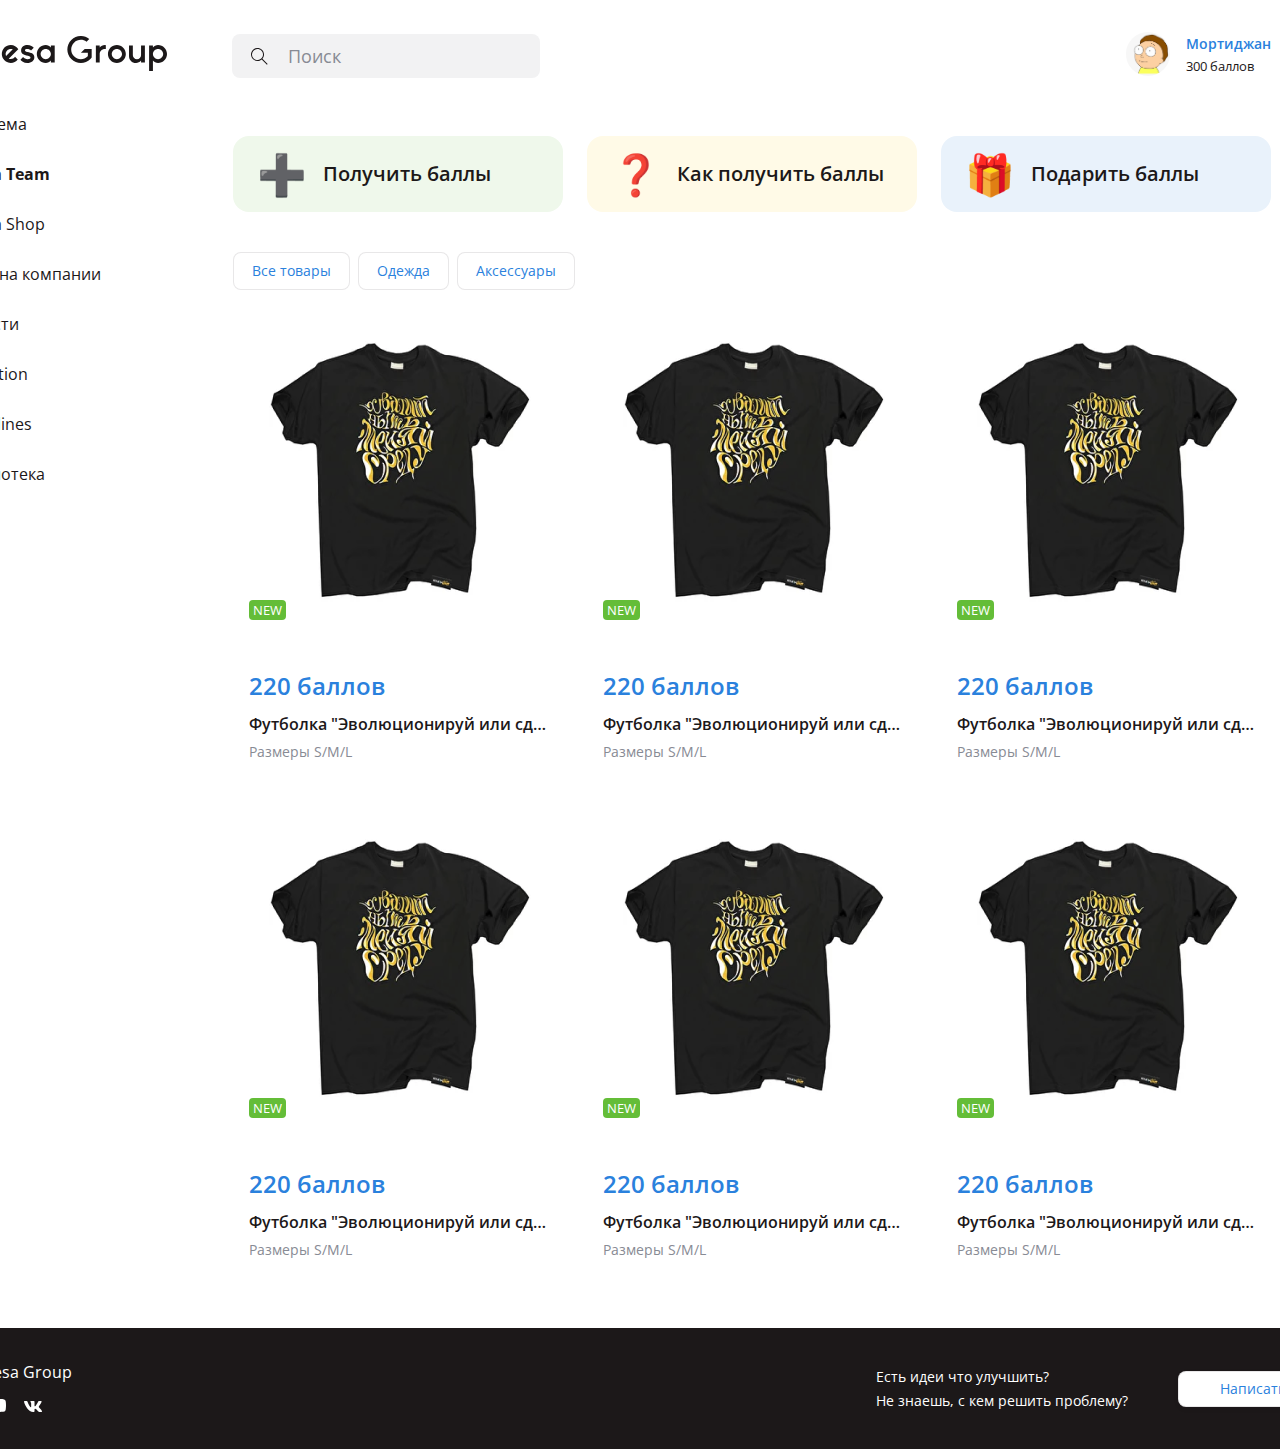
==== main.html @ 91756d09 "Main Screen" ====
<!DOCTYPE html>
<html lang="en">

<head>
    <meta charset="UTF-8">
    <meta http-equiv="X-UA-Compatible" content="IE=edge">
    <meta name="viewport" content="width=device-width, initial-scale=1.0">
    <link rel="preconnect" href="https://fonts.googleapis.com">
    <link rel="preconnect" href="https://fonts.gstatic.com" crossorigin>
    <link href="https://fonts.googleapis.com/css2?family=Open+Sans&display=swap" rel="stylesheet">
    <link rel="stylesheet" href="./src/css/main.css">
    <title>Main Screen</title>
</head>

<body>
    <!-- header -->
    <header>
        <div class="logo">
            <img
                src="./src/assets/Project logo/logo.svg"
                alt="Kolesa logo"
            >
        </div>
        <div class="search">
            <input
                type="search"
                placeholder="Поиск"
            >
            <button type="button">
                <svg
                    width="24"
                    height="24"
                    viewBox="0 0 24 24"
                    fill="none"
                    xmlns="http://www.w3.org/2000/svg"
                >
                    <path
                        fill-rule="evenodd"
                        clip-rule="evenodd"
                        d="M13.6913 14.062C12.7403 15.181 11.4093 15.864 9.94535 15.982C9.79435 15.995 9.64235 16 9.49335 16C6.65335 16 4.24835 13.781 4.01835 10.946C3.89935 9.482 4.35835 8.058 5.30935 6.939C6.26035 5.82 7.59035 5.137 9.05435 5.019C9.20635 5.006 9.35835 5 9.50735 5C12.3473 5 14.7523 7.22 14.9823 10.055C15.1013 11.519 14.6423 12.942 13.6913 14.062ZM19.6463 19.94L14.4353 14.729C15.5233 13.458 16.1253 11.773 15.9793 9.974C15.7023 6.575 12.8583 3.999 9.50735 4C9.33135 4 9.15235 4.007 8.97435 4.022C5.39635 4.313 2.73135 7.449 3.02135 11.027C3.29735 14.426 6.14135 17 9.49335 17C9.66935 17 9.84735 16.994 10.0263 16.979C11.4473 16.864 12.7193 16.294 13.7243 15.432L18.9393 20.647L19.6463 19.94Z"
                        fill="#1C1819"
                        stroke-width="1"
                    />
                </svg>
            </button>
        </div>
        <button
            type="button"
            class="user"
        >
            <div class="user-circle"></div>
            <div class="user-info">
                <div class="name">Мортиджан</div>
                <div class="balance">300 баллов</div>
            </div>
        </button>
    </header>

    <!-- main block -->
    <main>
        <!-- navigation - menu -->
        <nav>
            <ul class="menu">
                <li>
                    <a href="#">Оргсхема</a>
                </li>
                <li>
                    <a href="#">Kolesa <b>Team</b></a>
                </li>
                <li>
                    <a href="#">Kolesa Shop</a>
                </li>
                <li>
                    <a href="#">Картина компании</a>
                </li>
                <li>
                    <a href="#">Новости</a>
                </li>
                <li>
                    <a href="#">Education</a>
                </li>
                <li>
                    <a href="#">Guidelines</a>
                </li>
                <li>
                    <a href="#">Библиотека</a>
                </li>
                <li>
                    <a href="#">FAQ</a>
                </li>
            </ul>
        </nav>

        <!-- banner, hot keys, tabs, items -->
        <section>
            <!-- banner -->
            <!-- <div class="banner">
                <img src="/src/assets/banner.png" alt="banner">
            </div> -->
            <!-- hot keys -->
            <div class="hot-keys">
                <button type="button">
                    <span>➕</span>
                    <h3>Получить баллы</h3>
                </button>
                <button type="button">
                    <span>❓</span>
                    <h3>Как получить баллы</h3>
                </button>
                <button type="button">
                    <span>🎁</span>
                    <h3>Подарить баллы</h3>
                </button>
            </div>
            <!-- tabs -->
            <div class="tabs">
                <button type="button">Все товары</button>
                <button type="button">Одежда</button>
                <button type="button">Аксессуары</button>
            </div>
            <!-- items -->
            <div class="items">
                <div class="card">
                    <div class="card-image">
                        <img
                            src="./src/assets/image_4.png"
                            alt="Модная футболка"

                                >
                        <span>new</span>
                    </div>
                    <div class="card-description">
                        <h3 class="card-price">220 баллов</h3>
                        <h1 class="card-title">Футболка "Эволюционируй или сдохни"</h1>
                        <h6 class="card-size">Размеры S/M/L</h6>
                        <button
                            type="button"
                            class="card-btn"
                            hidden
                        >
                            Заказать
                        </button>
                    </div>
                </div>

                <div class="card">
                    <div class="card-image">
                        <img
                            src="./src/assets/image_4.png"
                            alt="Модная футболка"
                        >
                        <span>new</span>
                    </div>
                    <div class="card-description">
                        <h3 class="card-price">220 баллов</h3>
                        <h1 class="card-title">Футболка "Эволюционируй или сдохни"</h1>
                        <h6 class="card-size">Размеры S/M/L</h6>
                        <button
                            type="button"
                            class="card-btn"
                            hidden
                        >
                            Заказать
                        </button>
                    </div>
                </div>

                <div class="card">
                    <div class="card-image">
                        <img
                            src="./src/assets/image_4.png"
                            alt="Модная футболка"
                        >
                        <span>new</span>
                    </div>
                    <div class="card-description">
                        <h3 class="card-price">220 баллов</h3>
                        <h1 class="card-title">Футболка "Эволюционируй или сдохни"</h1>
                        <h6 class="card-size">Размеры S/M/L</h6>
                        <button
                            type="button"
                            class="card-btn"
                            hidden
                        >
                            Заказать
                        </button>
                    </div>
                </div>

                <div class="card">
                    <div class="card-image">
                        <img
                            src="./src/assets/image_4.png"
                            alt="Модная футболка"
                        >
                        <span>new</span>
                    </div>
                    <div class="card-description">
                        <h3 class="card-price">220 баллов</h3>
                        <h1 class="card-title">Футболка "Эволюционируй или сдохни"</h1>
                        <h6 class="card-size">Размеры S/M/L</h6>
                        <button
                            type="button"
                            class="card-btn"
                            hidden
                        >
                            Заказать
                        </button>
                    </div>
                </div>

                <div class="card">
                    <div class="card-image">
                        <img
                            src="./src/assets/image_4.png"
                            alt="Модная футболка"
                        >
                        <span>new</span>
                    </div>
                    <div class="card-description">
                        <h3 class="card-price">220 баллов</h3>
                        <h1 class="card-title">Футболка "Эволюционируй или сдохни"</h1>
                        <h6 class="card-size">Размеры S/M/L</h6>
                        <button
                            type="button"
                            class="card-btn"
                            hidden
                        >
                            Заказать
                        </button>
                    </div>
                </div>

                <div class="card">
                    <div class="card-image">
                        <img
                            src="./src/assets/image_4.png"
                            alt="Модная футболка"
                        >
                        <span>new</span>
                    </div>
                    <div class="card-description">
                        <h3 class="card-price">220 баллов</h3>
                        <h1 class="card-title">Футболка "Эволюционируй или сдохни"</h1>
                        <h6 class="card-size">Размеры S/M/L</h6>
                        <button
                            type="button"
                            class="card-btn"
                            hidden
                        >
                            Заказать
                        </button>
                    </div>
                </div>
            </div>
        </section>
    </main>

    <footer>
        <div class="socials">
            <p>© Kolesa Group</p>
            <socials-svg>
                <a href="#">
                    <img
                        src="/src/assets/Social icons/instagram.svg"
                        alt="instagram icon"
                    >
                </a>
                <a href="#">
                    <img
                        src="/src/assets/Social icons/youtube.svg"
                        alt="youtube icon"
                    >
                </a>
                <a href="#">
                    <img
                        src="/src/assets/Social icons/vk.svg"
                        alt="vk icon"
                    >
                </a>
            </socials-svg>
        </div>
        <div class="review">
            <p>
                Есть идеи что улучшить? <br>
                Не знаешь, с кем решить проблему?
            </p>
            <button>Написать</button>
        </div>
    </footer>
</body>
</html>
---- src/css/main.css ----
* {
    padding: 0;
    margin: 0;
    box-sizing: border-box;
    font-family: 'Open Sans', sans-serif;
}

body {
    width: 100%;
    height: 100vh;
    display: grid;
    justify-content: center;
    grid-template-rows: 50px 1fr;
    padding-top: 32px;
}

header {
    width: 1368px;
    height: 48px;
    margin: 0 40px 0 32px;
    display: grid;
    grid-template-columns: 280px 894px auto;
}

.logo {
    align-self: center;
}

.search {
    display: flex;
    align-items: center;
}

input {
    width: 308px;
    height: 44px;
    background: #f2f2f3;
    border-radius: 8px;
    border: 0;
    position: relative;
    padding-left: 56px;
    display: flex;
    font-size: 18px;
}

input::placeholder {
    font-weight: normal;
    font-size: 18px;
    line-height: 28px;
    color: #888b94;
}

input:focus {
    outline: none;
    border-radius: 8px;
    border: 2px solid #2a81dd;
    background-color: initial;
}

input:active {
    -webkit-box-shadow: 0 0 10px 2px rgba(42, 129, 221, 0.2);
    -moz-box-shadow: 0 0 10px 2px rgba(42, 129, 221, 0.2);
    box-shadow: 0 0 10px 2px rgba(42, 129, 221, 0.2);
}

.search button {
    position: absolute;
    margin-left: 16px;
    border: 0;
    width: 24px;
    height: 24px;
    background-color: initial;
    cursor: pointer;
}

path:focus {
    fill: blue;
}

.search button:focus {
    outline: none;
}

.user {
    display: flex;
    border: 0;
    background-color: initial;
    cursor: pointer;
}

.user:focus {
    outline: none;
}

.user:hover .name {
    color: #f33333;
}

.user-circle {
    width: 44px;
    height: 44px;
    border-radius: 50%;
    background-image: url(/src/assets/mortyjan.png);
    background-size: cover;
    margin-right: 16px;
}

.user-info {
    display: flex;
    flex-direction: column;
    align-items: flex-start;
}

.name {
    font-weight: 600;
    font-size: 14px;
    line-height: 24px;
    color: #2a81dd;
}

.balance {
    font-weight: normal;
    font-size: 13px;
    line-height: 20px;
    color: #1c1819;
}

main {
    padding-left: 20px;
    margin-top: 30px;
    margin-right: 88px;
    display: flex;
}

nav {
    margin-left: 12px;
    display: flex;
    flex-direction: column;
    align-items: flex-start;
    padding: 0;
    margin-right: 132px;
}

nav ul {
    list-style: none;
}

nav ul li {
    margin-bottom: 26px;
    font-weight: normal;
    font-size: 16px;
    line-height: 24px;
}

nav ul li a {
    text-decoration: none;
    color: #1c1819;
}

nav ul li a:hover {
    text-decoration: underline;
}

nav ul li a:focus {
    font-weight: bold;
}

.line {
    width: 4px;
    height: 36px;
    background: #2a81dd;
    border-radius: 10px;
    transform: matrix(-1, 0, 0, 1, 0, 0);
    margin-right: 8px;
}

section {
    width: 1038px;
    display: flex;
    flex-direction: column;
}

.hot-keys {
    width: initial;
    margin-top: 24px;
    margin-bottom: 40px;
    display: flex;
}

.hot-keys button {
    width: 330px;
    height: 76px;
    border-radius: 16px;
    border: 0;
    cursor: pointer;
    display: flex;
    align-items: center;
    padding-left: 24px;
}

.hot-keys button:focus {
    outline: none;
}

.hot-keys button:nth-child(1) {
    background: #eff8eb;
}

.hot-keys button:nth-child(1):hover {
    background: #e5fadb;
}

.hot-keys button:nth-child(2) {
    background: #fffae7;
    margin: 0 24px;
}

.hot-keys button:nth-child(2):hover {
    background: #fff5d1;
}

.hot-keys button:nth-child(3) {
    background: #e9f2fb;
}

.hot-keys button:nth-child(3):hover {
    background: #d8ebfd;
}

.hot-keys h3 {
    font-weight: 600;
    font-size: 20px;
    line-height: 32px;
    color: #1c1819;
    margin-left: 16px;
}

.hot-keys span {
    font-weight: normal;
    font-size: 40px;
    line-height: 24px;
}

.tabs {
    display: flex;
    flex-direction: row;
    margin-bottom: 16px;
}

.tabs button {
    font-weight: normal;
    font-size: 14px;
    line-height: 24px;
    display: flex;
    align-items: center;
    text-align: center;
    color: #2a81dd;
    background: #fff;
    padding: 6px 18px;
    border: 1px solid rgba(28, 24, 25, 0.1);
    border-radius: 8px;
    cursor: pointer;
}

.tabs button:nth-child(2) {
    margin: 0 8px;
}

.tabs button:focus {
    background: #d6ecfb;
    color: #1c1819;
    border: 0;
    outline: 0;
}

.tabs button:hover {
    border: 1px solid rgba(107, 107, 107, 0.5);
}

.items {
    display: grid;
    grid-template-columns: repeat(auto-fill, minmax(330px, 1fr));
    gap: 24px;
}

.card {
    display: flex;
    flex-direction: column;
    width: 330px;
    height: 474px;
    border-radius: 8px;
}

.card:hover {
    box-shadow: 0 2px 10px rgba(28, 24, 25, 0.1);
    height: 534px;
}

.card-image {
    position: relative;
}

.card-image img {
    width: 330px;
    height: 330px;
    display: block;
}

.card span {
    background: #64bd38;
    color: #fff;
    font-weight: normal;
    font-size: 13px;
    line-height: 20px;
    border-radius: 4px;
    padding: 0 4px;
    text-transform: uppercase;
    position: absolute;
    bottom: 16px;
    left: 16px;
}

.card-description {
    padding: 16px;
}

.card-price {
    font-weight: 600;
    font-size: 24px;
    line-height: 36px;
    color: #2a81dd;
    margin-top: 16px;
    margin-bottom: 8px;
}

.card:hover .card-price {
    color: #f33333;
}

.card-title {
    font-weight: 600;
    font-size: 16px;
    line-height: 24px;
    color: #1c1819;
    margin-bottom: 4px;
    overflow: hidden;
    white-space: nowrap;
    text-overflow: ellipsis;
}

.card-size {
    font-weight: normal;
    font-size: 14px;
    line-height: 24px;
    color: #888b94;
}

.card-btn {
    background: #2a81dd;
    box-shadow: 0 2px 4px rgba(28, 24, 25, 0.1);
    border-radius: 8px;
    color: #fff;
    font-weight: normal;
    font-size: 16px;
    line-height: 24px;
    display: flex;
    align-items: center;
    justify-content: center;
    width: 300px;
    height: 44px;
    margin: 16px 0;
}

[hidden] {
    display: none;
}

.card:hover button {
    display: block;
}

footer {
    width: 100%;
    height: fit-content;
    background: #1c1819;
    display: flex;
    justify-content: space-between;
    padding: 32px;
    align-items: center;
    margin-top: 50px;
}

.socials {
    display: flex;
    flex-direction: column;
}

.socials p {
    font-weight: normal;
    font-size: 16px;
    line-height: 24px;
    color: #fff;
    margin-bottom: 10px;
}

.socials a {
    color: #fff;
    text-decoration: none;
}

.socials a:nth-child(2) {
    margin: 0 14px;
}

.review {
    display: flex;
    align-items: center;
}

.review p {
    font-weight: normal;
    font-size: 14px;
    line-height: 24px;
    color: #fff;
    margin-right: 50px;
}

.review button {
    width: 150px;
    height: 36px;
    background: #fff;
    box-shadow: 0 2px 4px rgba(28, 24, 25, 0.1);
    border-radius: 8px;
    border: 1px solid rgba(28, 24, 25, 0.1);
    font-weight: normal;
    font-size: 14px;
    line-height: 24px;
    text-align: center;
    color: #2a81dd;
    cursor: pointer;
}

.review button:focus {
    outline: none;
}

.review button:hover {
    font-weight: bold;
}
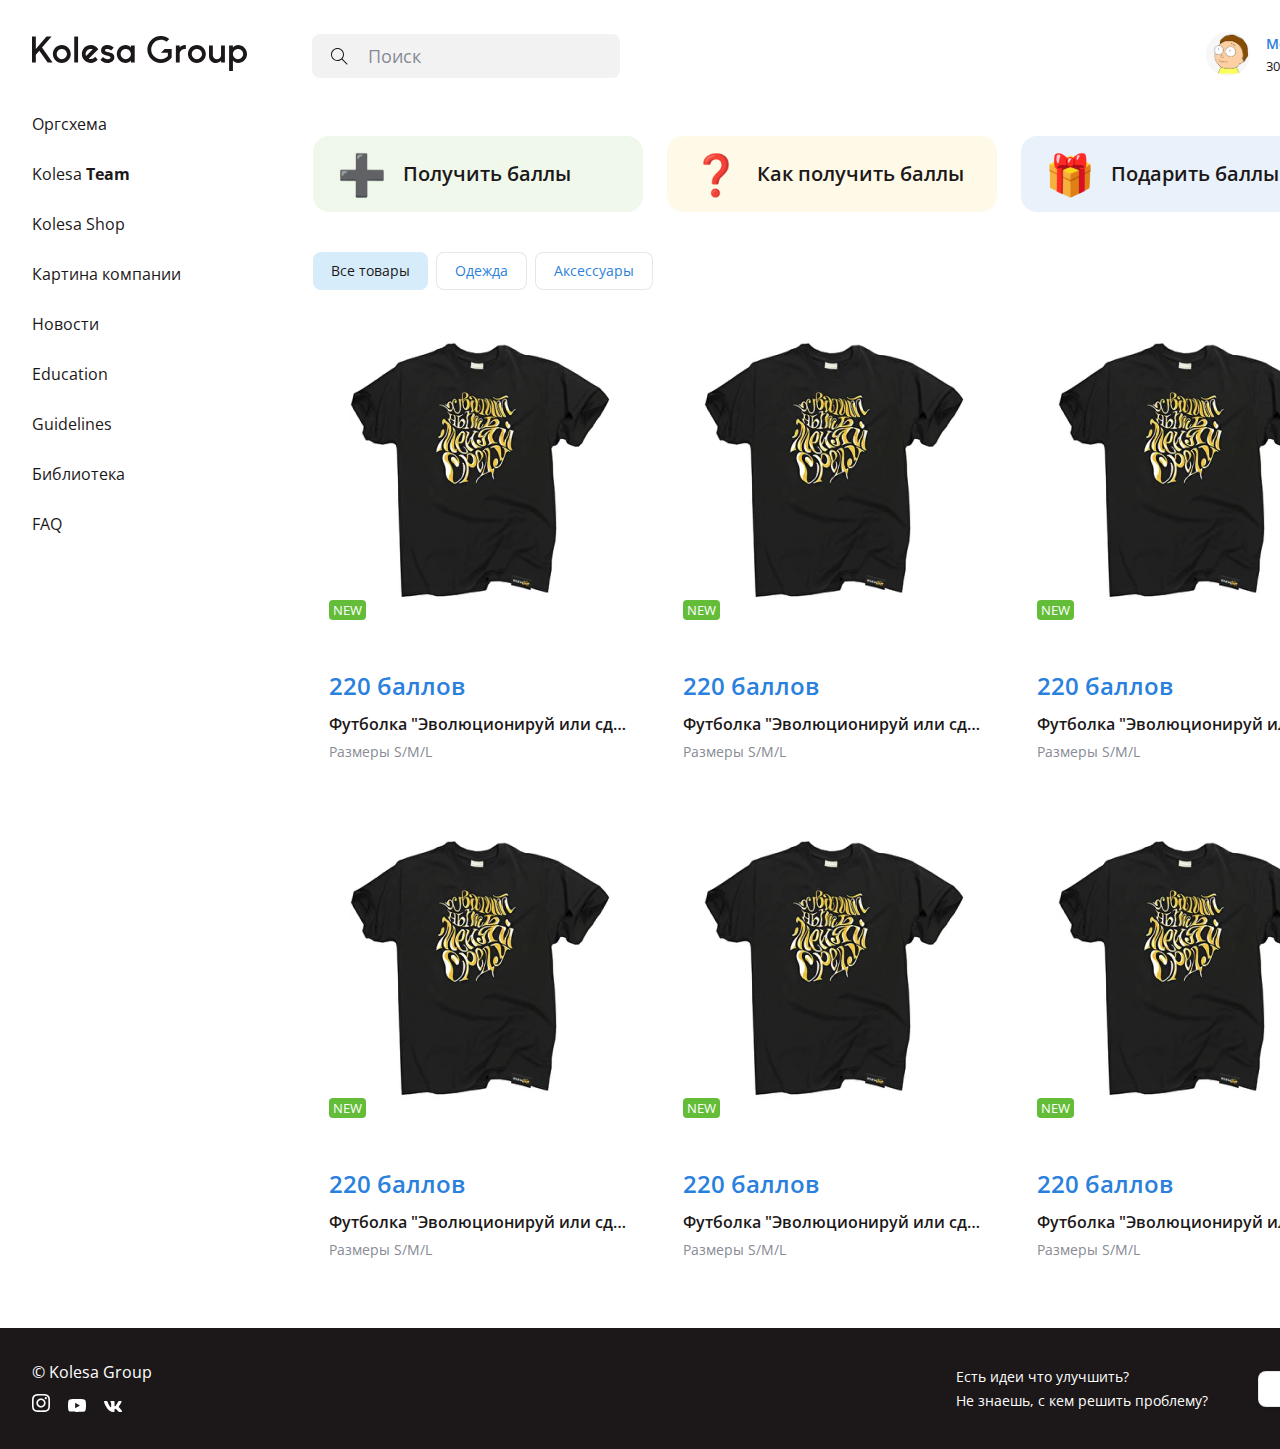
==== commit 50436ad1: "доработки и исправления" ====
--- a/main.html
+++ b/main.html
@@ -13,20 +13,25 @@
 </head>
 
 <body>
-    <!-- header -->
+    <div class="wrapper">
+        <!-- header -->
     <header>
         <div class="logo">
             <img
-                src="./src/assets/Project logo/logo.svg"
+                src="./src/assets/project_logo/logo.svg"
                 alt="Kolesa logo"
             >
         </div>
-        <div class="search">
+        <form class="search">
             <input
                 type="search"
                 placeholder="Поиск"
+                class="search-input"
             >
-            <button type="button">
+            <button
+                type="submit"
+                class="search-btn"
+            >
                 <svg
                     width="24"
                     height="24"
@@ -43,7 +48,7 @@
                     />
                 </svg>
             </button>
-        </div>
+        </form>
         <button
             type="button"
             class="user"
@@ -57,66 +62,136 @@
     </header>
 
     <!-- main block -->
-    <main>
+    <main class="main">
         <!-- navigation - menu -->
-        <nav>
+        <nav class="nav">
             <ul class="menu">
                 <li>
-                    <a href="#">Оргсхема</a>
-                </li>
-                <li>
-                    <a href="#">Kolesa <b>Team</b></a>
-                </li>
-                <li>
-                    <a href="#">Kolesa Shop</a>
-                </li>
-                <li>
-                    <a href="#">Картина компании</a>
-                </li>
-                <li>
-                    <a href="#">Новости</a>
-                </li>
-                <li>
-                    <a href="#">Education</a>
-                </li>
-                <li>
-                    <a href="#">Guidelines</a>
-                </li>
-                <li>
-                    <a href="#">Библиотека</a>
-                </li>
-                <li>
-                    <a href="#">FAQ</a>
+                    <a
+                        href="#"
+                        class="menu-link"
+                    >
+                        Оргсхема
+                    </a>
+                </li>
+                <li>
+                    <a
+                        href="#"
+                        class="menu-link"
+                    >
+                        Kolesa <b>Team</b>
+                    </a>
+                </li>
+                <li>
+                    <div class="line"></div>
+                    <a
+                        href="#"
+                        class="menu-link"
+                    >
+                        Kolesa Shop
+                    </a>
+                </li>
+                <li>
+                    <a
+                        href="#"
+                        class="menu-link"
+                    >
+                        Картина компании
+                    </a>
+                </li>
+                <li>
+                    <a
+                        href="#"
+                        class="menu-link"
+                    >
+                        Новости
+                    </a>
+                </li>
+                <li>
+                    <a
+                        href="#"
+                        class="menu-link"
+                    >
+                        Education
+                    </a>
+                </li>
+                <li>
+                    <a
+                        href="#"
+                        class="menu-link"
+                    >
+                        Guidelines
+                    </a>
+                </li>
+                <li>
+                    <a
+                        href="#"
+                        class="menu-link"
+                    >
+                        Библиотека
+                    </a>
+                </li>
+                <li>
+                    <a
+                        href="#"
+                        class="menu-link"
+                    >
+                        FAQ
+                    </a>
                 </li>
             </ul>
         </nav>
 
         <!-- banner, hot keys, tabs, items -->
-        <section>
+        <section class="content">
             <!-- banner -->
             <!-- <div class="banner">
                 <img src="/src/assets/banner.png" alt="banner">
             </div> -->
             <!-- hot keys -->
             <div class="hot-keys">
-                <button type="button">
+                <button
+                    type="button"
+                    class="hot-btn"
+                >
                     <span>➕</span>
-                    <h3>Получить баллы</h3>
-                </button>
-                <button type="button">
+                    <p class="hot-keys-text">Получить баллы</p>
+                </button>
+                <button
+                    type="button"
+                    class="hot-btn"
+                >
                     <span>❓</span>
-                    <h3>Как получить баллы</h3>
-                </button>
-                <button type="button">
+                    <p class="hot-keys-text">Как получить баллы</p>
+                </button>
+                <button
+                    type="button"
+                    class="hot-btn"
+                >
                     <span>🎁</span>
-                    <h3>Подарить баллы</h3>
+                    <p class="hot-keys-text">Подарить баллы</p>
                 </button>
             </div>
             <!-- tabs -->
             <div class="tabs">
-                <button type="button">Все товары</button>
-                <button type="button">Одежда</button>
-                <button type="button">Аксессуары</button>
+                <button
+                    type="button"
+                    class="tabs-btn tabs-active"
+                >
+                    Все товары
+                </button>
+                <button
+                    type="button"
+                    class="tabs-btn"
+                >
+                    Одежда
+                </button>
+                <button
+                    type="button"
+                    class="tabs-btn"
+                >
+                    Аксессуары
+                </button>
             </div>
             <!-- items -->
             <div class="items">
@@ -125,124 +200,123 @@
                         <img
                             src="./src/assets/image_4.png"
                             alt="Модная футболка"
-
                                 >
                         <span>new</span>
                     </div>
                     <div class="card-description">
-                        <h3 class="card-price">220 баллов</h3>
-                        <h1 class="card-title">Футболка "Эволюционируй или сдохни"</h1>
-                        <h6 class="card-size">Размеры S/M/L</h6>
-                        <button
-                            type="button"
-                            class="card-btn"
-                            hidden
-                        >
-                            Заказать
-                        </button>
-                    </div>
-                </div>
-
-                <div class="card">
-                    <div class="card-image">
-                        <img
-                            src="./src/assets/image_4.png"
-                            alt="Модная футболка"
-                        >
-                        <span>new</span>
-                    </div>
-                    <div class="card-description">
-                        <h3 class="card-price">220 баллов</h3>
-                        <h1 class="card-title">Футболка "Эволюционируй или сдохни"</h1>
-                        <h6 class="card-size">Размеры S/M/L</h6>
-                        <button
-                            type="button"
-                            class="card-btn"
-                            hidden
-                        >
-                            Заказать
-                        </button>
-                    </div>
-                </div>
-
-                <div class="card">
-                    <div class="card-image">
-                        <img
-                            src="./src/assets/image_4.png"
-                            alt="Модная футболка"
-                        >
-                        <span>new</span>
-                    </div>
-                    <div class="card-description">
-                        <h3 class="card-price">220 баллов</h3>
-                        <h1 class="card-title">Футболка "Эволюционируй или сдохни"</h1>
-                        <h6 class="card-size">Размеры S/M/L</h6>
-                        <button
-                            type="button"
-                            class="card-btn"
-                            hidden
-                        >
-                            Заказать
-                        </button>
-                    </div>
-                </div>
-
-                <div class="card">
-                    <div class="card-image">
-                        <img
-                            src="./src/assets/image_4.png"
-                            alt="Модная футболка"
-                        >
-                        <span>new</span>
-                    </div>
-                    <div class="card-description">
-                        <h3 class="card-price">220 баллов</h3>
-                        <h1 class="card-title">Футболка "Эволюционируй или сдохни"</h1>
-                        <h6 class="card-size">Размеры S/M/L</h6>
-                        <button
-                            type="button"
-                            class="card-btn"
-                            hidden
-                        >
-                            Заказать
-                        </button>
-                    </div>
-                </div>
-
-                <div class="card">
-                    <div class="card-image">
-                        <img
-                            src="./src/assets/image_4.png"
-                            alt="Модная футболка"
-                        >
-                        <span>new</span>
-                    </div>
-                    <div class="card-description">
-                        <h3 class="card-price">220 баллов</h3>
-                        <h1 class="card-title">Футболка "Эволюционируй или сдохни"</h1>
-                        <h6 class="card-size">Размеры S/M/L</h6>
-                        <button
-                            type="button"
-                            class="card-btn"
-                            hidden
-                        >
-                            Заказать
-                        </button>
-                    </div>
-                </div>
-
-                <div class="card">
-                    <div class="card-image">
-                        <img
-                            src="./src/assets/image_4.png"
-                            alt="Модная футболка"
-                        >
-                        <span>new</span>
-                    </div>
-                    <div class="card-description">
-                        <h3 class="card-price">220 баллов</h3>
-                        <h1 class="card-title">Футболка "Эволюционируй или сдохни"</h1>
-                        <h6 class="card-size">Размеры S/M/L</h6>
+                        <p class="card-price">220 баллов</p>
+                        <p class="card-title">Футболка "Эволюционируй или сдохни"</p>
+                        <p class="card-size">Размеры S/M/L</p>
+                        <button
+                            type="button"
+                            class="card-btn"
+                            hidden
+                        >
+                            Заказать
+                        </button>
+                    </div>
+                </div>
+
+                <div class="card">
+                    <div class="card-image">
+                        <img
+                            src="./src/assets/image_4.png"
+                            alt="Модная футболка"
+                        >
+                        <span>new</span>
+                    </div>
+                    <div class="card-description">
+                        <p class="card-price">220 баллов</p>
+                        <p class="card-title">Футболка "Эволюционируй или сдохни"</p>
+                        <p class="card-size">Размеры S/M/L</p>
+                        <button
+                            type="button"
+                            class="card-btn"
+                            hidden
+                        >
+                            Заказать
+                        </button>
+                    </div>
+                </div>
+
+                <div class="card">
+                    <div class="card-image">
+                        <img
+                            src="./src/assets/image_4.png"
+                            alt="Модная футболка"
+                        >
+                        <span>new</span>
+                    </div>
+                    <div class="card-description">
+                        <p class="card-price">220 баллов</p>
+                        <p class="card-title">Футболка "Эволюционируй или сдохни"</p>
+                        <p class="card-size">Размеры S/M/L</p>
+                        <button
+                            type="button"
+                            class="card-btn"
+                            hidden
+                        >
+                            Заказать
+                        </button>
+                    </div>
+                </div>
+
+                <div class="card">
+                    <div class="card-image">
+                        <img
+                            src="./src/assets/image_4.png"
+                            alt="Модная футболка"
+                        >
+                        <span>new</span>
+                    </div>
+                    <div class="card-description">
+                        <p class="card-price">220 баллов</p>
+                        <p class="card-title">Футболка "Эволюционируй или сдохни"</p>
+                        <p class="card-size">Размеры S/M/L</p>
+                        <button
+                            type="button"
+                            class="card-btn"
+                            hidden
+                        >
+                            Заказать
+                        </button>
+                    </div>
+                </div>
+
+                <div class="card">
+                    <div class="card-image">
+                        <img
+                            src="./src/assets/image_4.png"
+                            alt="Модная футболка"
+                        >
+                        <span>new</span>
+                    </div>
+                    <div class="card-description">
+                        <p class="card-price">220 баллов</p>
+                        <p class="card-title">Футболка "Эволюционируй или сдохни"</p>
+                        <p class="card-size">Размеры S/M/L</p>
+                        <button
+                            type="button"
+                            class="card-btn"
+                            hidden
+                        >
+                            Заказать
+                        </button>
+                    </div>
+                </div>
+
+                <div class="card">
+                    <div class="card-image">
+                        <img
+                            src="./src/assets/image_4.png"
+                            alt="Модная футболка"
+                        >
+                        <span>new</span>
+                    </div>
+                    <div class="card-description">
+                        <p class="card-price">220 баллов</p>
+                        <p class="card-title">Футболка "Эволюционируй или сдохни"</p>
+                        <p class="card-size">Размеры S/M/L</p>
                         <button
                             type="button"
                             class="card-btn"
@@ -255,26 +329,26 @@
             </div>
         </section>
     </main>
-
+    </div>
     <footer>
         <div class="socials">
             <p>© Kolesa Group</p>
             <socials-svg>
                 <a href="#">
                     <img
-                        src="/src/assets/Social icons/instagram.svg"
+                        src="/src/assets/social_icons/instagram.svg"
                         alt="instagram icon"
                     >
                 </a>
                 <a href="#">
                     <img
-                        src="/src/assets/Social icons/youtube.svg"
+                        src="/src/assets/social_icons/youtube.svg"
                         alt="youtube icon"
                     >
                 </a>
                 <a href="#">
                     <img
-                        src="/src/assets/Social icons/vk.svg"
+                        src="/src/assets/social_icons/vk.svg"
                         alt="vk icon"
                     >
                 </a>
@@ -285,7 +359,7 @@
                 Есть идеи что улучшить? <br>
                 Не знаешь, с кем решить проблему?
             </p>
-            <button>Написать</button>
+            <button class="review-btn">Написать</button>
         </div>
     </footer>
 </body>
--- a/src/css/main.css
+++ b/src/css/main.css
@@ -8,6 +8,12 @@
 body {
     width: 100%;
     height: 100vh;
+    display: grid;
+    grid-template-rows: auto auto;
+}
+
+.wrapper {
+    width: 100%;
     display: grid;
     justify-content: center;
     grid-template-rows: 50px 1fr;
@@ -31,7 +37,7 @@
     align-items: center;
 }
 
-input {
+.search-input {
     width: 308px;
     height: 44px;
     background: #f2f2f3;
@@ -43,27 +49,27 @@
     font-size: 18px;
 }
 
-input::placeholder {
+.search-input::placeholder {
     font-weight: normal;
     font-size: 18px;
     line-height: 28px;
     color: #888b94;
 }
 
-input:focus {
+.search-input:focus {
     outline: none;
     border-radius: 8px;
     border: 2px solid #2a81dd;
     background-color: initial;
 }
 
-input:active {
+.search-input:active {
     -webkit-box-shadow: 0 0 10px 2px rgba(42, 129, 221, 0.2);
     -moz-box-shadow: 0 0 10px 2px rgba(42, 129, 221, 0.2);
     box-shadow: 0 0 10px 2px rgba(42, 129, 221, 0.2);
 }
 
-.search button {
+.search-btn {
     position: absolute;
     margin-left: 16px;
     border: 0;
@@ -73,11 +79,7 @@
     cursor: pointer;
 }
 
-path:focus {
-    fill: blue;
-}
-
-.search button:focus {
+.search-btn:focus {
     outline: none;
 }
 
@@ -125,14 +127,14 @@
     color: #1c1819;
 }
 
-main {
+.main {
     padding-left: 20px;
     margin-top: 30px;
     margin-right: 88px;
     display: flex;
 }
 
-nav {
+.nav {
     margin-left: 12px;
     display: flex;
     flex-direction: column;
@@ -141,27 +143,29 @@
     margin-right: 132px;
 }
 
-nav ul {
+.menu {
     list-style: none;
 }
 
-nav ul li {
+.menu li {
     margin-bottom: 26px;
     font-weight: normal;
     font-size: 16px;
     line-height: 24px;
-}
-
-nav ul li a {
+    display: flex;
+    align-items: center;
+}
+
+.menu-link {
     text-decoration: none;
     color: #1c1819;
 }
 
-nav ul li a:hover {
+.menu-link:hover {
     text-decoration: underline;
 }
 
-nav ul li a:focus {
+.menu-link:active {
     font-weight: bold;
 }
 
@@ -171,10 +175,15 @@
     background: #2a81dd;
     border-radius: 10px;
     transform: matrix(-1, 0, 0, 1, 0, 0);
-    margin-right: 8px;
-}
-
-section {
+    margin: -6px 8px -6px 0;
+    display: none;
+}
+
+.menu-link:active .line {
+    display: block;
+}
+
+.content {
     width: 1038px;
     display: flex;
     flex-direction: column;
@@ -198,36 +207,36 @@
     padding-left: 24px;
 }
 
-.hot-keys button:focus {
-    outline: none;
-}
-
-.hot-keys button:nth-child(1) {
+.hot-btn:focus {
+    outline: none;
+}
+
+.hot-btn:nth-child(1) {
     background: #eff8eb;
 }
 
-.hot-keys button:nth-child(1):hover {
+.hot-btn:nth-child(1):hover {
     background: #e5fadb;
 }
 
-.hot-keys button:nth-child(2) {
+.hot-btn:nth-child(2) {
     background: #fffae7;
     margin: 0 24px;
 }
 
-.hot-keys button:nth-child(2):hover {
+.hot-btn:nth-child(2):hover {
     background: #fff5d1;
 }
 
-.hot-keys button:nth-child(3) {
+.hot-btn:nth-child(3) {
     background: #e9f2fb;
 }
 
-.hot-keys button:nth-child(3):hover {
+.hot-btn:nth-child(3):hover {
     background: #d8ebfd;
 }
 
-.hot-keys h3 {
+.hot-keys-text {
     font-weight: 600;
     font-size: 20px;
     line-height: 32px;
@@ -247,7 +256,7 @@
     margin-bottom: 16px;
 }
 
-.tabs button {
+.tabs-btn {
     font-weight: normal;
     font-size: 14px;
     line-height: 24px;
@@ -262,18 +271,23 @@
     cursor: pointer;
 }
 
-.tabs button:nth-child(2) {
+.tabs-btn:nth-child(2) {
     margin: 0 8px;
 }
 
-.tabs button:focus {
+.tabs-active,
+.tabs-btn:active {
     background: #d6ecfb;
     color: #1c1819;
     border: 0;
     outline: 0;
 }
 
-.tabs button:hover {
+.tabs-btn:focus {
+    outline: none;
+}
+
+.tabs-btn:hover {
     border: 1px solid rgba(107, 107, 107, 0.5);
 }
 
@@ -294,6 +308,8 @@
 .card:hover {
     box-shadow: 0 2px 10px rgba(28, 24, 25, 0.1);
     height: 534px;
+    margin-bottom: -60px;
+    z-index: 1;
 }
 
 .card-image {
@@ -388,6 +404,7 @@
     padding: 32px;
     align-items: center;
     margin-top: 50px;
+    align-self: end;
 }
 
 .socials {
@@ -425,7 +442,7 @@
     margin-right: 50px;
 }
 
-.review button {
+.review-btn {
     width: 150px;
     height: 36px;
     background: #fff;
@@ -440,10 +457,10 @@
     cursor: pointer;
 }
 
-.review button:focus {
-    outline: none;
-}
-
-.review button:hover {
+.review-btn:focus {
+    outline: none;
+}
+
+.review-btn:hover {
     font-weight: bold;
 }
